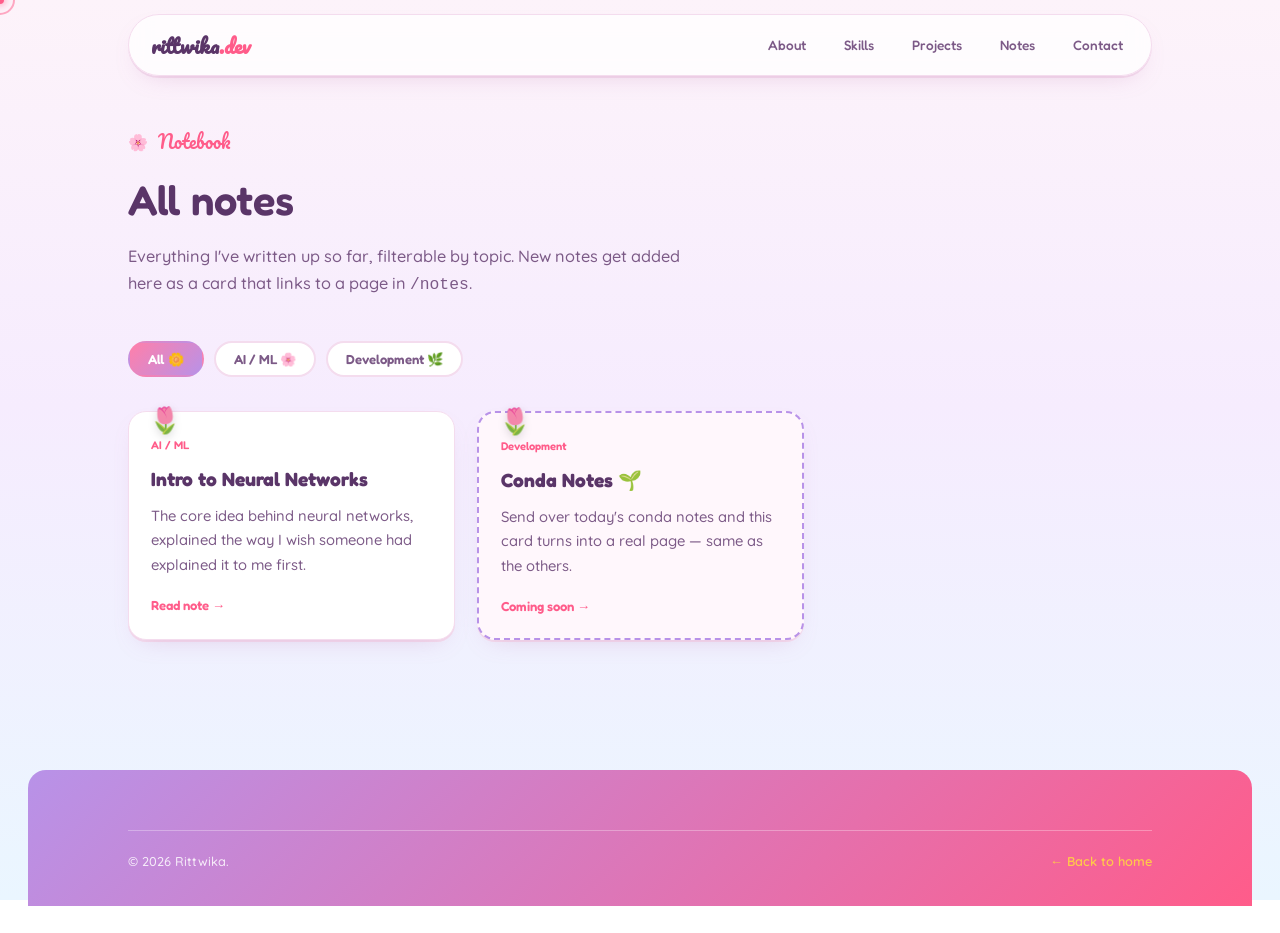
==== notes.html @ 18935667 "Add files via upload" ====
<!DOCTYPE html>
<html lang="en">
<head>
<meta charset="UTF-8">
<meta name="viewport" content="width=device-width, initial-scale=1.0">
<title>Notes — Rittwika</title>
<meta name="description" content="All notes — AI/ML and development.">

<link rel="preconnect" href="https://fonts.googleapis.com">
<link href="https://fonts.googleapis.com/css2?family=Fredoka:wght@400;500;600;700&family=Pacifico&family=Quicksand:wght@400;500;600;700&family=JetBrains+Mono:wght@400;500&display=swap" rel="stylesheet">
<link rel="stylesheet" href="css/style.css">
</head>
<body>

<nav class="nav">
  <div class="wrap">
    <a href="index.html" class="nav-logo">rittwika<span>.dev</span></a>
    <button class="nav-toggle" id="navToggle" aria-label="Toggle menu" aria-expanded="false">&#9776;</button>
    <ul class="nav-links" id="navLinks">
      <li><a href="index.html#about">About</a></li>
      <li><a href="index.html#skills">Skills</a></li>
      <li><a href="index.html#projects">Projects</a></li>
      <li><a href="notes.html">Notes</a></li>
      <li><a href="index.html#contact">Contact</a></li>
    </ul>
  </div>
</nav>

<section style="padding-top:64px;">
  <div class="wrap">
    <p class="eyebrow">Notebook</p>
    <h2 class="section-title">All notes</h2>
    <p class="section-sub">Everything I've written up so far, filterable by topic. New notes get added here as a card that links to a page in <code>/notes</code>.</p>

    <div class="filter-row" id="filterRow">
      <button class="filter-btn active" data-filter="all">All 🌼</button>
      <button class="filter-btn" data-filter="aiml">AI / ML 🌸</button>
      <button class="filter-btn" data-filter="webdev">Development 🌿</button>
    </div>

    <div class="notes-grid" id="notesGrid">

      <article class="note-card" data-category="aiml">
        <span class="cat">AI / ML</span>
        <h4>Intro to Neural Networks</h4>
        <p>The core idea behind neural networks, explained the way I wish someone had explained it to me first.</p>
        <a class="read-link" href="notes/intro-neural-networks.html">Read note &rarr;</a>
      </article>

      <article class="note-card placeholder" data-category="webdev">
        <span class="cat">Development</span>
        <h4>Conda Notes 🌱</h4>
        <p>Send over today's conda notes and this card turns into a real page — same as the others.</p>
        <a class="read-link" href="#">Coming soon &rarr;</a>
      </article>

      <!--
        TO ADD A NEW NOTE:
        1. Copy notes/template.html to notes/your-note-name.html and fill it in.
        2. Copy one <article class="note-card"> block above, change:
           - data-category to: aiml or webdev (or add a new filter button)
           - the <span class="cat"> label
           - the title, summary, and the href to your new file
        3. Save. That's it — no build step, just open index.html/notes.html in a browser to check.
      -->

    </div>
  </div>
</section>

<footer class="site-footer">
  <div class="wrap">
    <div class="footer-bottom">
      <span>&copy; 2026 Rittwika.</span>
      <a href="index.html" style="color:var(--sun)">&larr; Back to home</a>
    </div>
  </div>
</footer>

<script src="js/script.js"></script>
</body>
</html>
---- css/style.css ----
/* ============================================================
   DESIGN TOKENS — "Fairy Garden" theme
   Soft pastel gradient world, blooming flowers, floating petals,
   built for an AI/ML + Development notebook that wants to feel magical.
   ============================================================ */
:root{
  --ink:        #5A3568;   /* deep plum — headings */
  --ink-soft:   #7C5A87;   /* softened plum — body text */
  --bg-top:     #FDF3FA;
  --bg-mid:     #F6ECFE;
  --bg-bottom:  #EAF6FF;
  --card:       #FFFFFF;
  --card-tint:  #FFF7FC;
  --line:       #F4DCEE;

  --pink:       #FF7FAA;
  --rose:       #FF5C8A;
  --lavender:   #B892E8;
  --mint:       #5FD8A8;
  --sky:        #62C1E8;
  --sun:        #FFC94A;

  --font-display: 'Fredoka', sans-serif;
  --font-script: 'Pacifico', cursive;
  --font-body: 'Quicksand', sans-serif;
  --font-mono: 'JetBrains Mono', monospace;

  --radius: 18px;
  --radius-sm: 10px;
  --shadow-card: 0 10px 26px -14px rgba(184, 110, 170, 0.35), 0 2px 0 var(--line);
  --max-width: 1080px;
}

@media (prefers-reduced-motion: reduce){
  *, *::before, *::after{
    animation-duration: 0.001ms !important;
    animation-iteration-count: 1 !important;
    transition-duration: 0.001ms !important;
    scroll-behavior: auto !important;
  }
}

*{ box-sizing: border-box; margin:0; padding:0; }
html{ scroll-behavior: smooth; }

body{
  background: linear-gradient(180deg, var(--bg-top) 0%, var(--bg-mid) 45%, var(--bg-bottom) 100%);
  background-attachment: fixed;
  color: var(--ink-soft);
  font-family: var(--font-body);
  font-weight: 500;
  line-height: 1.65;
  -webkit-font-smoothing: antialiased;
}

a{ color: var(--rose); text-decoration: none; font-weight: 600; }
a:hover{ text-decoration: underline; }
img{ max-width: 100%; display:block; }

.wrap{ max-width: var(--max-width); margin: 0 auto; padding: 0 28px; }

.eyebrow{
  font-family: var(--font-script);
  font-size: 1.15rem;
  color: var(--rose);
  display: flex; align-items: center; gap: 10px;
  margin-bottom: 10px;
}
.eyebrow::before{ content: "🌸"; font-size: 1rem; }

h1,h2,h3{ font-family: var(--font-display); color: var(--ink); font-weight: 600; }

h2.section-title{ font-size: clamp(1.8rem, 3.4vw, 2.6rem); margin-bottom: 8px; }
.section-sub{ color: var(--ink-soft); max-width: 56ch; margin-bottom: 42px; font-size: 1.02rem; }

section{ padding: 90px 0; position: relative; }

a:focus-visible, button:focus-visible{ outline: 3px solid var(--sun); outline-offset: 3px; border-radius: 4px; }

/* ============================================================
   FLOATING PETALS + SPARKLES (fixed background layer, JS-populated)
   ============================================================ */
#petal-layer{
  position: fixed; inset: 0; pointer-events: none; z-index: 5; overflow: hidden;
}
.petal{
  position: absolute; top: -40px;
  font-size: 1.4rem;
  animation: petalFall linear infinite;
  opacity: 0.85;
  will-change: transform;
}
@keyframes petalFall{
  0%{ transform: translateY(-5vh) translateX(0) rotate(0deg); }
  25%{ transform: translateY(25vh) translateX(24px) rotate(90deg); }
  50%{ transform: translateY(50vh) translateX(-18px) rotate(180deg); }
  75%{ transform: translateY(75vh) translateX(22px) rotate(270deg); }
  100%{ transform: translateY(108vh) translateX(0) rotate(360deg); }
}

/* ============================================================
   NAV — rounded pastel pill
   ============================================================ */
.nav{
  position: sticky; top: 14px; z-index: 50;
  transition: transform 0.3s ease;
}
.nav.nav-hidden{ transform: translateY(-140%); }
.nav .wrap{
  display:flex; align-items:center; justify-content:space-between;
  height: 62px;
  background: rgba(255,255,255,0.75);
  backdrop-filter: blur(10px);
  border: 1px solid var(--line);
  border-radius: 40px;
  padding: 0 12px 0 22px;
  box-shadow: var(--shadow-card);
  max-width: calc(var(--max-width) - 56px);
}
.nav-logo{
  font-family: var(--font-script);
  color: var(--ink);
  font-size: 1.25rem;
}
.nav-logo span{ color: var(--rose); }
.nav-links{
  display:flex; gap: 6px; list-style:none;
  font-family: var(--font-display);
  font-size: 0.85rem;
}
.nav-links a{
  color: var(--ink-soft);
  font-weight: 500;
  padding: 8px 16px;
  border-radius: 30px;
  transition: background 0.2s ease, color 0.2s ease;
}
.nav-links a:hover, .nav-links a.active{
  color: #fff;
  text-decoration: none;
  background: linear-gradient(135deg, var(--pink), var(--lavender));
}
.nav-toggle{ display:none; }

/* ============================================================
   HERO — flower bloom + typing + petals
   ============================================================ */
.hero{
  position: relative;
  overflow: hidden;
  padding: 90px 0 100px;
}
.hero::before{
  content:"";
  position:absolute; inset:0;
  background:
    radial-gradient(circle at 15% 20%, rgba(255,201,74,0.25), transparent 40%),
    radial-gradient(circle at 85% 15%, rgba(184,146,232,0.3), transparent 45%),
    radial-gradient(circle at 75% 85%, rgba(95,216,168,0.25), transparent 40%);
  z-index: 0;
}
.hero .wrap{
  display:grid; grid-template-columns: 1.1fr 0.9fr; gap: 40px; align-items: center;
  position: relative; z-index: 2;
}
.hero-tag{
  display:inline-block;
  font-family: var(--font-display);
  font-size: 0.78rem;
  color: #fff;
  background: linear-gradient(135deg, var(--rose), var(--sun));
  padding: 7px 16px;
  border-radius: 30px;
  margin-bottom: 22px;
  box-shadow: 0 6px 16px -8px rgba(255,92,138,0.6);
}
.hero h1{
  font-size: clamp(2.3rem, 5vw, 3.7rem);
  line-height: 1.1;
  color: var(--ink);
}
.hero h1 em{
  font-style: normal;
  font-family: var(--font-script);
  color: var(--rose);
}
.hero p{ margin-top: 18px; max-width: 46ch; font-size: 1.08rem; min-height: 1.6em; }
.hero-cta{ display:flex; gap:14px; margin-top: 30px; flex-wrap: wrap; }

.btn{
  font-family: var(--font-display);
  font-size: 0.92rem;
  font-weight: 600;
  padding: 13px 26px;
  border-radius: 30px;
  border: none;
  cursor: pointer;
  display:inline-flex; align-items:center; gap:8px;
  transition: transform 0.15s ease, box-shadow 0.15s ease;
}
.btn:hover{ transform: translateY(-2px); text-decoration:none; }
.btn-primary{
  background: linear-gradient(135deg, var(--pink), var(--rose));
  color: #fff;
  box-shadow: 0 10px 22px -10px rgba(255,92,138,0.7);
}
.btn-primary:hover{ box-shadow: 0 14px 26px -8px rgba(255,92,138,0.85); }
.btn-ghost{
  background: #fff;
  border: 2px solid var(--lavender);
  color: var(--lavender);
}
.btn-ghost:hover{ background: var(--lavender); color:#fff; }

.hero-graph{ width:100%; height:auto; overflow: visible; }
.petal-path{
  transform-origin: 190px 150px;
  opacity: 0;
  animation: bloom 1s ease forwards;
}
@keyframes bloom{
  0%{ opacity:0; transform: scale(0.3) rotate(-20deg); }
  100%{ opacity:1; transform: scale(1) rotate(0deg); }
}
.flower-center{
  opacity: 0;
  animation: pop 0.5s ease forwards;
  animation-delay: 1.1s;
}
@keyframes pop{ to{ opacity:1; } }
.sparkle{
  opacity: 0;
  animation: sparkleTwinkle 1.8s ease-in-out infinite;
}
@keyframes sparkleTwinkle{
  0%,100%{ opacity:0; transform: scale(0.6); }
  50%{ opacity:1; transform: scale(1.1); }
}

.type-cursor{
  display:inline-block; width: 3px; height: 1em;
  background: var(--rose); margin-left: 3px; vertical-align: -0.15em;
  animation: blink 0.9s step-end infinite;
}
@keyframes blink{ 50%{ opacity: 0; } }

.scroll-cue{
  position: absolute; bottom: 26px; left: 28px;
  display:flex; align-items:center; gap:10px;
  font-family: var(--font-display); font-size: 0.78rem;
  color: var(--ink-soft); z-index: 2;
}
.scroll-cue .arrow{
  width: 1px; height: 20px;
  background: linear-gradient(var(--rose), transparent);
  animation: cueMove 1.6s ease-in-out infinite;
}
@keyframes cueMove{ 0%,100%{ transform: translateY(0); opacity:0.5; } 50%{ transform: translateY(6px); opacity:1; } }

/* ============================================================
   REVEAL ON SCROLL
   ============================================================ */
.reveal{ opacity: 0; transform: translateY(18px); transition: opacity 0.6s ease, transform 0.6s ease; }
.reveal.in-view{ opacity: 1; transform: translateY(0); }

/* ============================================================
   STATS STRIP
   ============================================================ */
.stats{
  background: var(--card);
  margin: 0 28px;
  border-radius: var(--radius);
  box-shadow: var(--shadow-card);
  padding: 40px 20px;
  position: relative; z-index: 2;
}
.stats .wrap{
  display:grid; grid-template-columns: repeat(auto-fit, minmax(150px,1fr));
  gap: 24px; text-align:center; max-width: var(--max-width);
}
.stat-num{ font-family: var(--font-display); font-size: clamp(1.9rem, 4vw, 2.5rem); color: var(--rose); font-weight: 700; }
.stat-label{ font-family: var(--font-body); font-size: 0.8rem; color: var(--ink-soft); margin-top: 4px; font-weight: 600; }

/* ============================================================
   ABOUT
   ============================================================ */
.about .wrap{ display:grid; grid-template-columns: 240px 1fr; gap: 48px; align-items: start; }
.photo-frame{
  aspect-ratio: 1 / 1;
  border: 3px dashed var(--lavender);
  border-radius: 50%;
  background: var(--card-tint);
  display:flex; align-items:center; justify-content:center; text-align:center;
  font-family: var(--font-body); font-size: 0.78rem; color: var(--ink-soft);
  padding: 18px; overflow: hidden;
}
.photo-frame img{ width:100%; height:100%; object-fit: cover; border-radius: 50%; }

.callout{
  margin-top: 26px;
  background: linear-gradient(135deg, #FFF3F8, #F6ECFE);
  border: 1px solid var(--line);
  border-radius: var(--radius);
  box-shadow: var(--shadow-card);
  padding: 18px 22px;
  font-size: 0.92rem;
}
.callout b{ color: var(--rose); }

/* ============================================================
   SKILLS — flower-tag chips
   ============================================================ */
.skill-group{ margin-bottom: 26px; }
.skill-group h4{
  font-family: var(--font-display); font-size: 0.85rem; color: var(--ink); margin-bottom: 12px;
}
.chips{ display:flex; flex-wrap:wrap; gap: 10px; }
.chip{
  font-family: var(--font-body); font-weight: 600; font-size: 0.85rem;
  background: #fff;
  border: 1.5px solid var(--line);
  border-radius: 30px;
  padding: 8px 16px;
  color: var(--ink-soft);
  transition: border-color 0.2s ease, transform 0.2s ease;
}
.chip:hover{ border-color: var(--pink); transform: translateY(-2px); }

/* ============================================================
   PROJECTS
   ============================================================ */
.project-card{
  background: var(--card);
  border-radius: var(--radius);
  box-shadow: var(--shadow-card);
  padding: 30px;
  display:grid; grid-template-columns: 1fr auto; gap: 20px;
  margin-bottom: 22px;
  border: 1px solid var(--line);
  will-change: transform; transform-style: preserve-3d;
}
.project-card .status{
  font-family: var(--font-display); font-size: 0.72rem;
  background: linear-gradient(135deg, var(--mint), var(--sky));
  color: #fff; padding: 5px 12px; border-radius: 20px; height: fit-content; white-space: nowrap;
}
.project-card h3{ font-size: 1.4rem; margin-bottom: 8px; }
.project-card p{ margin-bottom: 14px; }
.tag-row{ display:flex; flex-wrap:wrap; gap:8px; margin-top: 10px; }
.tag{
  font-family: var(--font-body); font-weight: 600; font-size: 0.75rem;
  background: var(--card-tint); border: 1px solid var(--line);
  padding: 4px 11px; border-radius: 20px; color: var(--ink-soft);
}

/* ============================================================
   NOTES — index cards
   ============================================================ */
.filter-row{ display:flex; flex-wrap:wrap; gap:10px; margin-bottom: 34px; }
.filter-btn{
  font-family: var(--font-display); font-size: 0.82rem; font-weight: 600;
  background: #fff; border: 2px solid var(--line); color: var(--ink-soft);
  padding: 8px 18px; border-radius: 30px; cursor:pointer; transition: all 0.15s ease;
}
.filter-btn:hover{ border-color: var(--pink); color: var(--rose); }
.filter-btn.active{ background: linear-gradient(135deg, var(--pink), var(--lavender)); color: #fff; border-color: transparent; }

.notes-grid{ display:grid; grid-template-columns: repeat(auto-fill, minmax(260px, 1fr)); gap: 22px; }
.note-card{
  background: var(--card);
  border-radius: var(--radius);
  box-shadow: var(--shadow-card);
  padding: 24px 22px 20px;
  position: relative;
  border: 1px solid var(--line);
  transition: box-shadow 0.18s ease;
  will-change: transform; transform-style: preserve-3d;
}
.note-card::before{
  content:"🌷";
  position:absolute; top:-14px; left:20px;
  font-size: 1.6rem;
  filter: drop-shadow(0 3px 4px rgba(0,0,0,0.15));
}
.note-card:hover{ box-shadow: 0 16px 30px -14px rgba(184,110,170,0.5); }
.note-card .cat{
  font-family: var(--font-display); font-size: 0.7rem; color: var(--rose);
  margin-bottom: 10px; display:block; font-weight: 600;
}
.note-card h4{ font-family: var(--font-display); color: var(--ink); font-size: 1.2rem; margin-bottom: 8px; }
.note-card p{ font-size: 0.92rem; margin-bottom: 14px; }
.note-card .read-link{ font-family: var(--font-display); font-size: 0.82rem; font-weight: 600; }
.note-card.filtering-out{ opacity: 0; transform: scale(0.94); pointer-events:none; }
.note-card.filtering-in{ animation: staggerIn 0.4s ease; }

/* placeholder card (waiting on content) */
.note-card.placeholder{ border: 2px dashed var(--lavender); background: var(--card-tint); }

@keyframes staggerIn{ from{ opacity:0; transform: translateY(14px); } to{ opacity:1; transform: translateY(0); } }
.notes-grid.reveal.in-view .note-card{ animation: staggerIn 0.5s ease backwards; }
.notes-grid .note-card:nth-child(1){ animation-delay: 0.05s; }
.notes-grid .note-card:nth-child(2){ animation-delay: 0.15s; }
.notes-grid .note-card:nth-child(3){ animation-delay: 0.25s; }
.notes-grid .note-card:nth-child(4){ animation-delay: 0.35s; }

/* ============================================================
   FOOTER / CONTACT
   ============================================================ */
.site-footer{
  background: linear-gradient(135deg, var(--lavender), var(--rose));
  color: #fff;
  padding: 60px 0 34px;
  margin: 40px 28px 28px;
  border-radius: var(--radius) var(--radius) 0 0;
  position: relative; z-index: 2;
}
.site-footer h2{ color:#fff; }
.footer-links{ display:flex; gap: 22px; flex-wrap:wrap; margin: 22px 0 40px; font-family: var(--font-display); font-size: 0.9rem; }
.footer-links a{ color: #fff; text-decoration: underline; }
.footer-bottom{
  border-top: 1px solid rgba(255,255,255,0.3);
  padding-top: 20px; font-family: var(--font-body); font-size: 0.8rem; color: rgba(255,255,255,0.85);
  display:flex; justify-content:space-between; flex-wrap:wrap; gap:10px;
}
.footer-bottom a{ color:#fff; }

/* ============================================================
   NOTE PAGE (individual note template)
   ============================================================ */
.note-page{ max-width: 760px; margin: 0 auto; padding: 60px 28px 100px; position: relative; z-index: 2; }
.note-page .back-link{ font-family: var(--font-display); font-size: 0.85rem; display:inline-block; margin-bottom: 30px; }
.note-meta{
  font-family: var(--font-body); font-weight:600; font-size: 0.8rem; color: var(--ink-soft);
  margin: 10px 0 30px; display:flex; gap:16px; flex-wrap:wrap;
}
.note-page h1{ font-size: clamp(1.8rem, 4vw, 2.6rem); margin-bottom: 6px; }
.note-page h2{ font-size: 1.4rem; margin: 34px 0 12px; }
.note-page h3{ font-size: 1.15rem; margin: 24px 0 10px; }
.note-page p{ margin-bottom: 14px; }
.note-page ul, .note-page ol{ margin: 0 0 16px 22px; }
.note-page li{ margin-bottom: 6px; }
.note-page code{
  font-family: var(--font-mono); background: var(--card-tint); border: 1px solid var(--line);
  padding: 2px 6px; border-radius: 6px; font-size: 0.86em; color: var(--rose);
}
.note-page pre{
  background: var(--ink); color: #FCEFF6; padding: 18px 20px; border-radius: var(--radius-sm);
  overflow-x: auto; margin-bottom: 18px; font-family: var(--font-mono); font-size: 0.85rem; line-height: 1.5;
}
.note-page pre code{ background:none; border:none; padding:0; color: #FCEFF6; }
.note-page blockquote{
  border-left: 4px solid var(--sun); background: var(--card-tint);
  padding: 10px 18px; color: var(--ink-soft); border-radius: 0 var(--radius-sm) var(--radius-sm) 0;
  margin-bottom: 16px;
}

/* ============================================================
   PRELOADER / SPLASH
   ============================================================ */
#splash{
  position: fixed; inset: 0; z-index: 999;
  background: linear-gradient(135deg, var(--lavender), var(--pink));
  display:flex; align-items:center; justify-content:center;
  transition: opacity 0.6s ease, visibility 0.6s ease;
}
#splash.splash-hide{ opacity: 0; visibility: hidden; }
.splash-mark{
  font-family: var(--font-script); color: #fff; font-size: 1.6rem;
  display:flex; align-items:center; gap: 10px;
}
.splash-mark .dot{
  width: 9px; height: 9px; border-radius: 50%; background: #fff;
  animation: splashPulse 1s ease-in-out infinite;
}
.splash-mark .dot:nth-child(2){ animation-delay: 0.15s; }
.splash-mark .dot:nth-child(3){ animation-delay: 0.3s; }
@keyframes splashPulse{ 0%,100%{ transform: scale(1); opacity: 0.5; } 50%{ transform: scale(1.5); opacity: 1; } }

/* ============================================================
   SCROLL PROGRESS BAR
   ============================================================ */
#progress-bar{
  position: fixed; top:0; left:0; height: 4px; width: 0%; z-index: 200;
  background: linear-gradient(90deg, var(--pink), var(--sun), var(--mint), var(--sky));
  transition: width 0.1s linear;
}

/* ============================================================
   CUSTOM CURSOR
   ============================================================ */
body.has-custom-cursor{ cursor: none; }
body.has-custom-cursor a, body.has-custom-cursor button{ cursor: none; }
#cursor-dot, #cursor-ring{
  position: fixed; top:0; left:0; z-index: 9999; pointer-events: none; border-radius: 50%;
  transform: translate(-50%,-50%);
}
#cursor-dot{ width: 8px; height: 8px; background: var(--rose); box-shadow: 0 0 8px var(--rose); }
#cursor-ring{
  width: 30px; height: 30px; border: 2px solid rgba(255,92,138,0.5);
  transition: width 0.2s ease, height 0.2s ease, border-color 0.2s ease, background 0.2s ease;
}
#cursor-ring.cursor-active{ width: 50px; height: 50px; background: rgba(255,201,74,0.18); border-color: var(--sun); }

/* particle canvas retained for hero ambience but not used by default in fairy theme */
#particle-canvas{ position:absolute; inset:0; width:100%; height:100%; opacity:0.4; pointer-events:none; }

@media (prefers-reduced-motion: reduce){
  #splash, #cursor-dot, #cursor-ring, #petal-layer{ display:none !important; }
  body.has-custom-cursor{ cursor: auto; }
}

@media (max-width: 640px){
  #cursor-dot, #cursor-ring{ display:none; }
  .scroll-cue{ display:none; }
  .petal{ display: none; }
}

/* ============================================================
   RESPONSIVE
   ============================================================ */
@media (max-width: 860px){
  .hero .wrap{ grid-template-columns: 1fr; }
  .hero-graph{ max-width: 300px; }
  .about .wrap{ grid-template-columns: 1fr; }
  .photo-frame{ width: 160px; }
  .nav .wrap{ border-radius: 24px; }
}
@media (max-width: 640px){
  .nav-links{
    position:absolute; top:70px; left:14px; right:14px;
    flex-direction:column; gap:4px;
    background: #fff; border-radius: 20px; padding: 10px;
    box-shadow: var(--shadow-card);
    max-height:0; overflow:hidden;
    transition: max-height 0.25s ease;
  }
  .nav-links.open{ max-height: 320px; padding: 10px; }
  .nav-links a{ display:block; padding: 12px 16px; }
  .nav-toggle{ display:block; background:none; border:none; color: var(--rose); font-size:1.6rem; cursor:pointer; }
  .project-card{ grid-template-columns: 1fr; }
  section{ padding: 60px 0; }
  .site-footer{ margin: 30px 12px 12px; }
  .stats{ margin: 0 12px; }
}
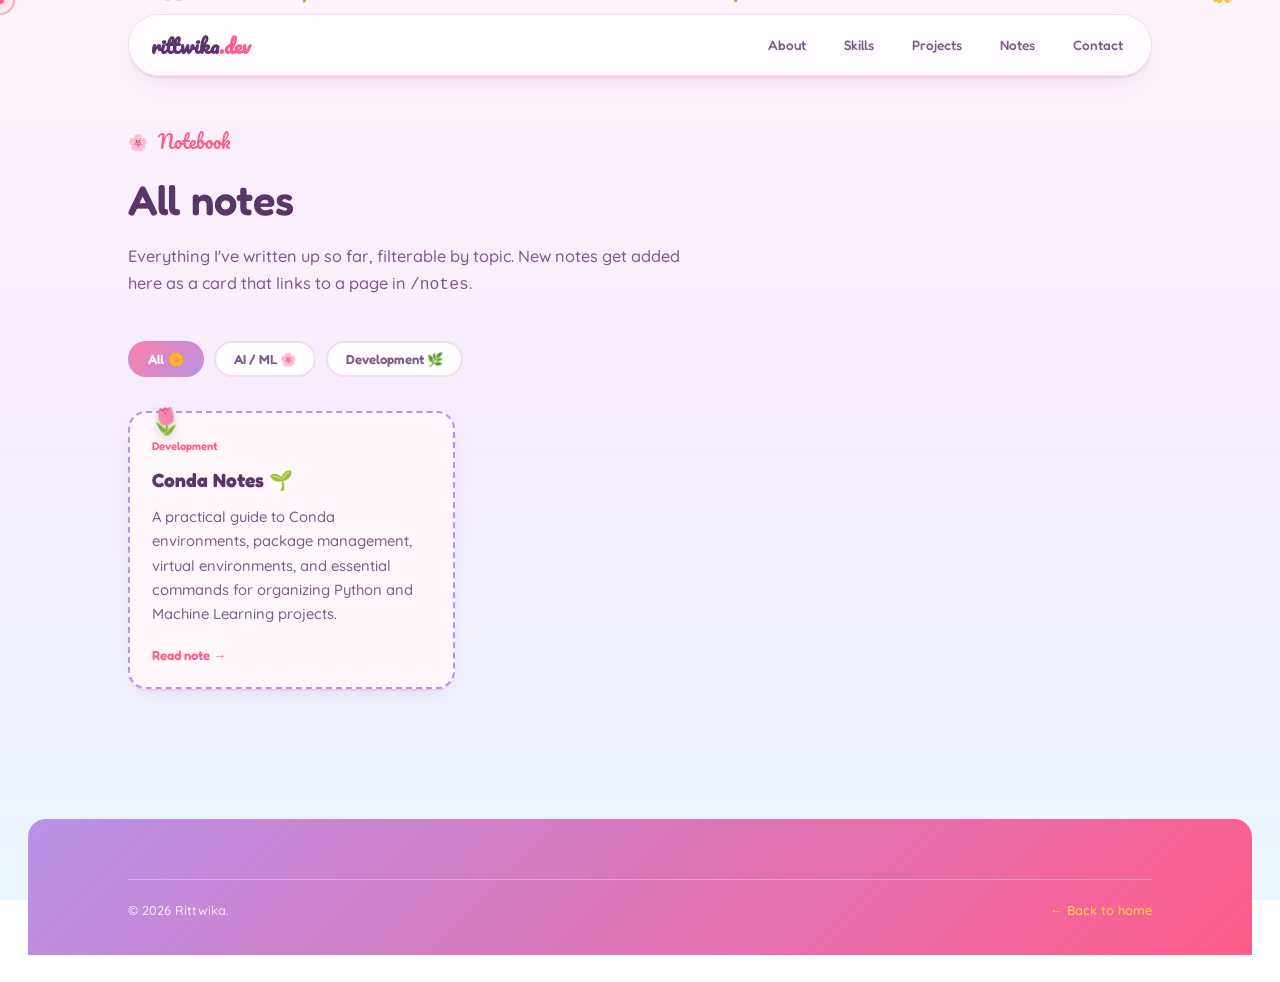
==== commit 21ef0076: "Revise Conda notes content and link Updated the Conda notes section with a practical guide and chang" ====
--- a/notes.html
+++ b/notes.html
@@ -40,29 +40,12 @@
 
     <div class="notes-grid" id="notesGrid">
 
-      <article class="note-card" data-category="aiml">
-        <span class="cat">AI / ML</span>
-        <h4>Intro to Neural Networks</h4>
-        <p>The core idea behind neural networks, explained the way I wish someone had explained it to me first.</p>
-        <a class="read-link" href="notes/intro-neural-networks.html">Read note &rarr;</a>
-      </article>
-
       <article class="note-card placeholder" data-category="webdev">
         <span class="cat">Development</span>
         <h4>Conda Notes 🌱</h4>
-        <p>Send over today's conda notes and this card turns into a real page — same as the others.</p>
-        <a class="read-link" href="#">Coming soon &rarr;</a>
+        <p>A practical guide to Conda environments, package management, virtual environments, and essential commands for organizing Python and Machine Learning projects.</p>
+        <a class="read-link" href="#">Read note &rarr;</a>
       </article>
-
-      <!--
-        TO ADD A NEW NOTE:
-        1. Copy notes/template.html to notes/your-note-name.html and fill it in.
-        2. Copy one <article class="note-card"> block above, change:
-           - data-category to: aiml or webdev (or add a new filter button)
-           - the <span class="cat"> label
-           - the title, summary, and the href to your new file
-        3. Save. That's it — no build step, just open index.html/notes.html in a browser to check.
-      -->
 
     </div>
   </div>
--- a/css/style.css
+++ b/css/style.css
@@ -212,26 +212,13 @@
 }
 .btn-ghost:hover{ background: var(--lavender); color:#fff; }
 
-.hero-graph{ width:100%; height:auto; overflow: visible; }
-.petal-path{
-  transform-origin: 190px 150px;
-  opacity: 0;
-  animation: bloom 1s ease forwards;
-}
 @keyframes bloom{
   0%{ opacity:0; transform: scale(0.3) rotate(-20deg); }
   100%{ opacity:1; transform: scale(1) rotate(0deg); }
 }
-.flower-center{
-  opacity: 0;
-  animation: pop 0.5s ease forwards;
-  animation-delay: 1.1s;
-}
+
 @keyframes pop{ to{ opacity:1; } }
-.sparkle{
-  opacity: 0;
-  animation: sparkleTwinkle 1.8s ease-in-out infinite;
-}
+
 @keyframes sparkleTwinkle{
   0%,100%{ opacity:0; transform: scale(0.6); }
   50%{ opacity:1; transform: scale(1.1); }
@@ -542,3 +529,96 @@
   .site-footer{ margin: 30px 12px 12px; }
   .stats{ margin: 0 12px; }
 }
+/* =====================================
+      FLOATING AI BRAIN
+===================================== */
+
+.hero-brain{
+    display:flex;
+    justify-content:center;
+    align-items:center;
+    height:420px;
+    position:relative;
+}
+
+.hero-brain img{
+    width:420px;
+    max-width:100%;
+    animation:brainFloat 6s ease-in-out infinite;
+    filter:
+        drop-shadow(0 25px 45px rgba(184,146,232,.35))
+        drop-shadow(0 0 40px rgba(255,170,220,.25));
+    user-select:none;
+    pointer-events:none;
+}
+
+@keyframes brainFloat{
+
+    0%{
+        transform:
+            translateY(0)
+            rotate(-2deg)
+            scale(1);
+    }
+
+    25%{
+        transform:
+            translateY(-10px)
+            rotate(1deg)
+            scale(1.02);
+    }
+
+    50%{
+        transform:
+            translateY(-20px)
+            rotate(2deg)
+            scale(1.04);
+    }
+
+    75%{
+        transform:
+            translateY(-10px)
+            rotate(1deg)
+            scale(1.02);
+    }
+
+    100%{
+        transform:
+            translateY(0)
+            rotate(-2deg)
+            scale(1);
+    }
+
+}
+.sparkle{
+    position:absolute;
+    font-size:28px;
+    animation:twinkle 2.5s ease-in-out infinite;
+}
+
+.s1{ top:40px; left:70px; }
+.s2{ top:120px; right:40px; animation-delay:.5s; }
+.s3{ bottom:80px; left:40px; animation-delay:1s; }
+.s4{ bottom:40px; right:90px; animation-delay:1.5s; }
+
+@keyframes twinkle{
+
+    0%,100%{
+        opacity:.3;
+        transform:scale(.8);
+    }
+
+    50%{
+        opacity:1;
+        transform:scale(1.3);
+    }
+
+}
+.hero-brain img{
+    width:380px;
+    animation:brainFloat 6s ease-in-out infinite;
+
+    filter:
+        drop-shadow(0 0 25px rgba(255,180,255,.45))
+        drop-shadow(0 20px 40px rgba(170,180,255,.35));
+}
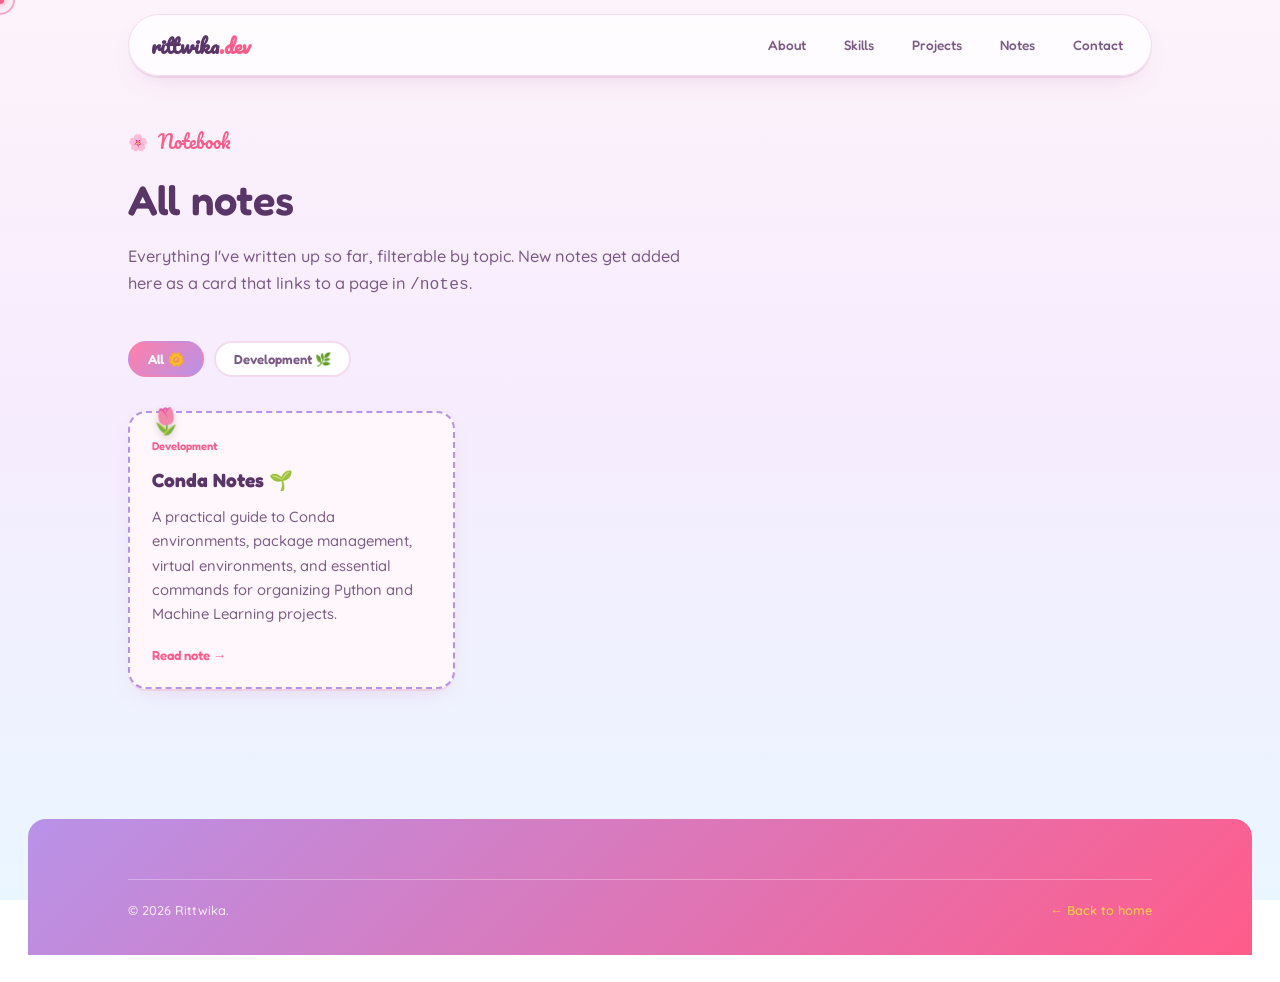
==== commit 0385e90e: "Update notes.html" ====
--- a/notes.html
+++ b/notes.html
@@ -34,7 +34,6 @@
 
     <div class="filter-row" id="filterRow">
       <button class="filter-btn active" data-filter="all">All 🌼</button>
-      <button class="filter-btn" data-filter="aiml">AI / ML 🌸</button>
       <button class="filter-btn" data-filter="webdev">Development 🌿</button>
     </div>
 
